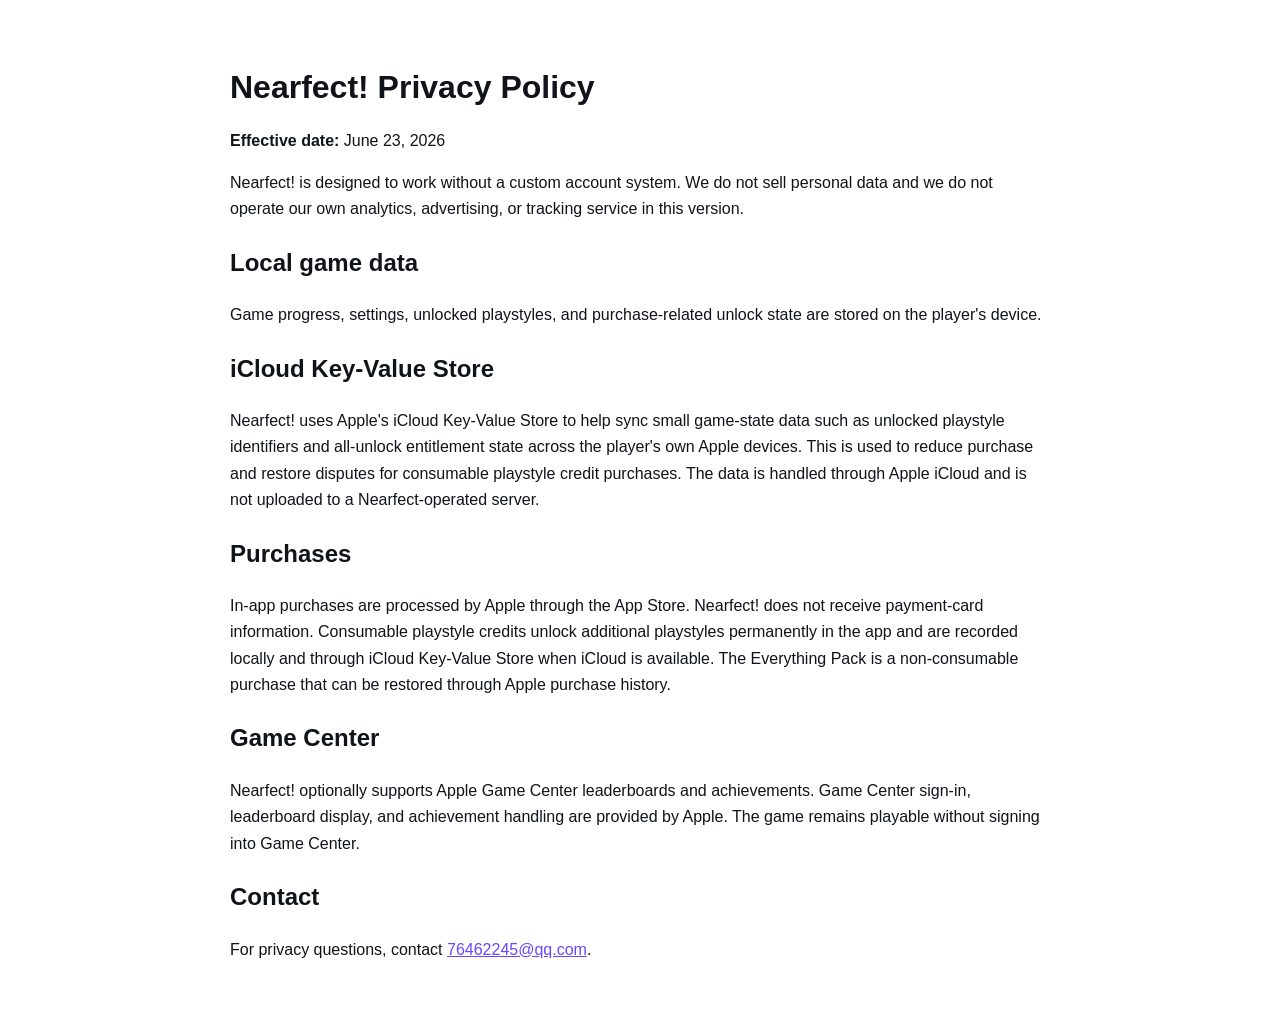
==== privacy.html @ 68ff16ec "Publish Nearfect legal pages" ====
<!doctype html>
<html lang="en">
<head><meta charset="utf-8"><meta name="viewport" content="width=device-width, initial-scale=1"><title>Nearfect! Privacy Policy</title><style>body{font-family:-apple-system,BlinkMacSystemFont,"Segoe UI",sans-serif;max-width:820px;margin:0 auto;padding:48px 24px;line-height:1.65;color:#10131a}h1{line-height:1.15}a{color:#6a46ff}</style></head>
<body>
<h1>Nearfect! Privacy Policy</h1>
<p><strong>Effective date:</strong> June 23, 2026</p>
<p>Nearfect! is designed to work without a custom account system. We do not sell personal data and we do not operate our own analytics, advertising, or tracking service in this version.</p>
<h2>Local game data</h2>
<p>Game progress, settings, unlocked playstyles, and purchase-related unlock state are stored on the player's device.</p>
<h2>iCloud Key-Value Store</h2>
<p>Nearfect! uses Apple's iCloud Key-Value Store to help sync small game-state data such as unlocked playstyle identifiers and all-unlock entitlement state across the player's own Apple devices. This is used to reduce purchase and restore disputes for consumable playstyle credit purchases. The data is handled through Apple iCloud and is not uploaded to a Nearfect-operated server.</p>
<h2>Purchases</h2>
<p>In-app purchases are processed by Apple through the App Store. Nearfect! does not receive payment-card information. Consumable playstyle credits unlock additional playstyles permanently in the app and are recorded locally and through iCloud Key-Value Store when iCloud is available. The Everything Pack is a non-consumable purchase that can be restored through Apple purchase history.</p>
<h2>Game Center</h2>
<p>Nearfect! optionally supports Apple Game Center leaderboards and achievements. Game Center sign-in, leaderboard display, and achievement handling are provided by Apple. The game remains playable without signing into Game Center.</p>
<h2>Contact</h2>
<p>For privacy questions, contact <a href="mailto:76462245@qq.com">76462245@qq.com</a>.</p>
</body></html>
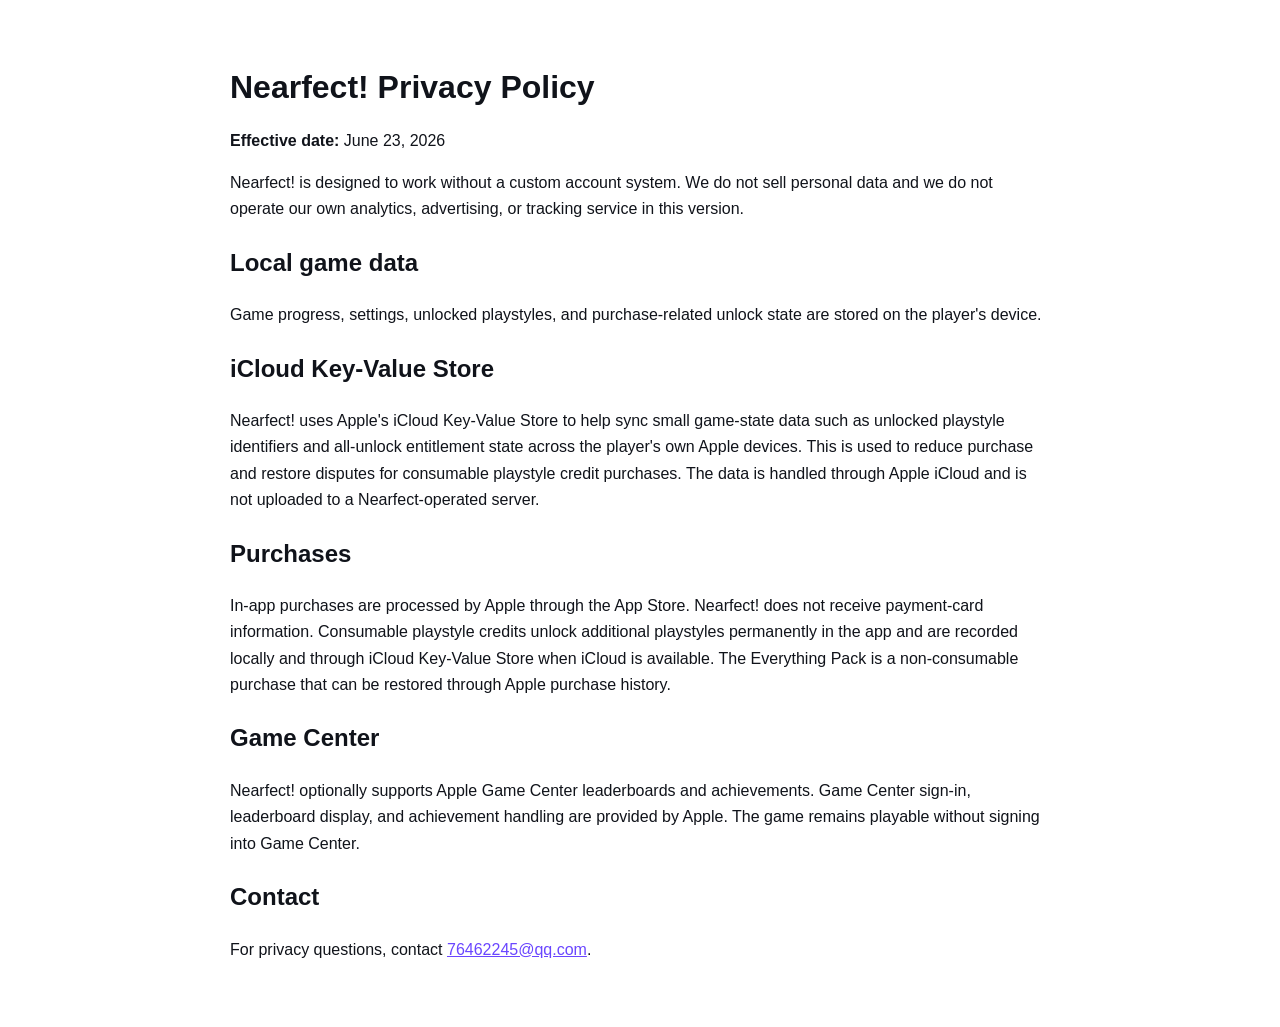
==== commit 8e5f91d6: "Add accessible site motion" ====
--- a/privacy.html
+++ b/privacy.html
@@ -1,6 +1,6 @@
 <!doctype html>
 <html lang="en">
-<head><meta charset="utf-8"><meta name="viewport" content="width=device-width, initial-scale=1"><title>Nearfect! Privacy Policy</title><style>body{font-family:-apple-system,BlinkMacSystemFont,"Segoe UI",sans-serif;max-width:820px;margin:0 auto;padding:48px 24px;line-height:1.65;color:#10131a}h1{line-height:1.15}a{color:#6a46ff}</style></head>
+<head><meta charset="utf-8"><meta name="viewport" content="width=device-width, initial-scale=1"><link rel="stylesheet" href="motion.css?v=20260915"><script src="motion.js?v=20260915" defer></script><title>Nearfect! Privacy Policy</title><style>body{font-family:-apple-system,BlinkMacSystemFont,"Segoe UI",sans-serif;max-width:820px;margin:0 auto;padding:48px 24px;line-height:1.65;color:#10131a}h1{line-height:1.15}a{color:#6a46ff}</style></head>
 <body>
 <h1>Nearfect! Privacy Policy</h1>
 <p><strong>Effective date:</strong> June 23, 2026</p>
--- a/motion.css
+++ b/motion.css
@@ -0,0 +1,16 @@
+:root { --motion-enter: 400ms; --motion-normal: 220ms; --motion-ease-out: cubic-bezier(.22,1,.36,1); }
+.motion-reveal { opacity: 1; transform: none; }
+html.motion-ready .motion-reveal:not(.visible) { opacity: 0; transform: translate3d(0, 8px, 0); }
+html.motion-ready .motion-reveal.visible {
+  opacity: 1;
+  transform: translate3d(0, 0, 0);
+  transition: opacity var(--motion-enter) var(--motion-ease-out) var(--motion-delay, 0ms), transform var(--motion-enter) var(--motion-ease-out) var(--motion-delay, 0ms);
+}
+a, button, .card { transition: color var(--motion-normal) ease, background-color var(--motion-normal) ease, border-color var(--motion-normal) ease, box-shadow var(--motion-normal) ease, transform var(--motion-normal) var(--motion-ease-out); }
+a:active, button:active { transform: scale(.98); }
+@media (hover: hover) and (pointer: fine) { .card:hover { transform: translateY(-2px); box-shadow: 0 24px 64px rgba(0,0,0,.24); } }
+@media (prefers-reduced-motion: reduce) {
+  html { scroll-behavior: auto; }
+  *, *::before, *::after { animation-duration: .01ms !important; animation-iteration-count: 1 !important; transition-duration: .01ms !important; }
+  .motion-reveal { opacity: 1 !important; transform: none !important; }
+}
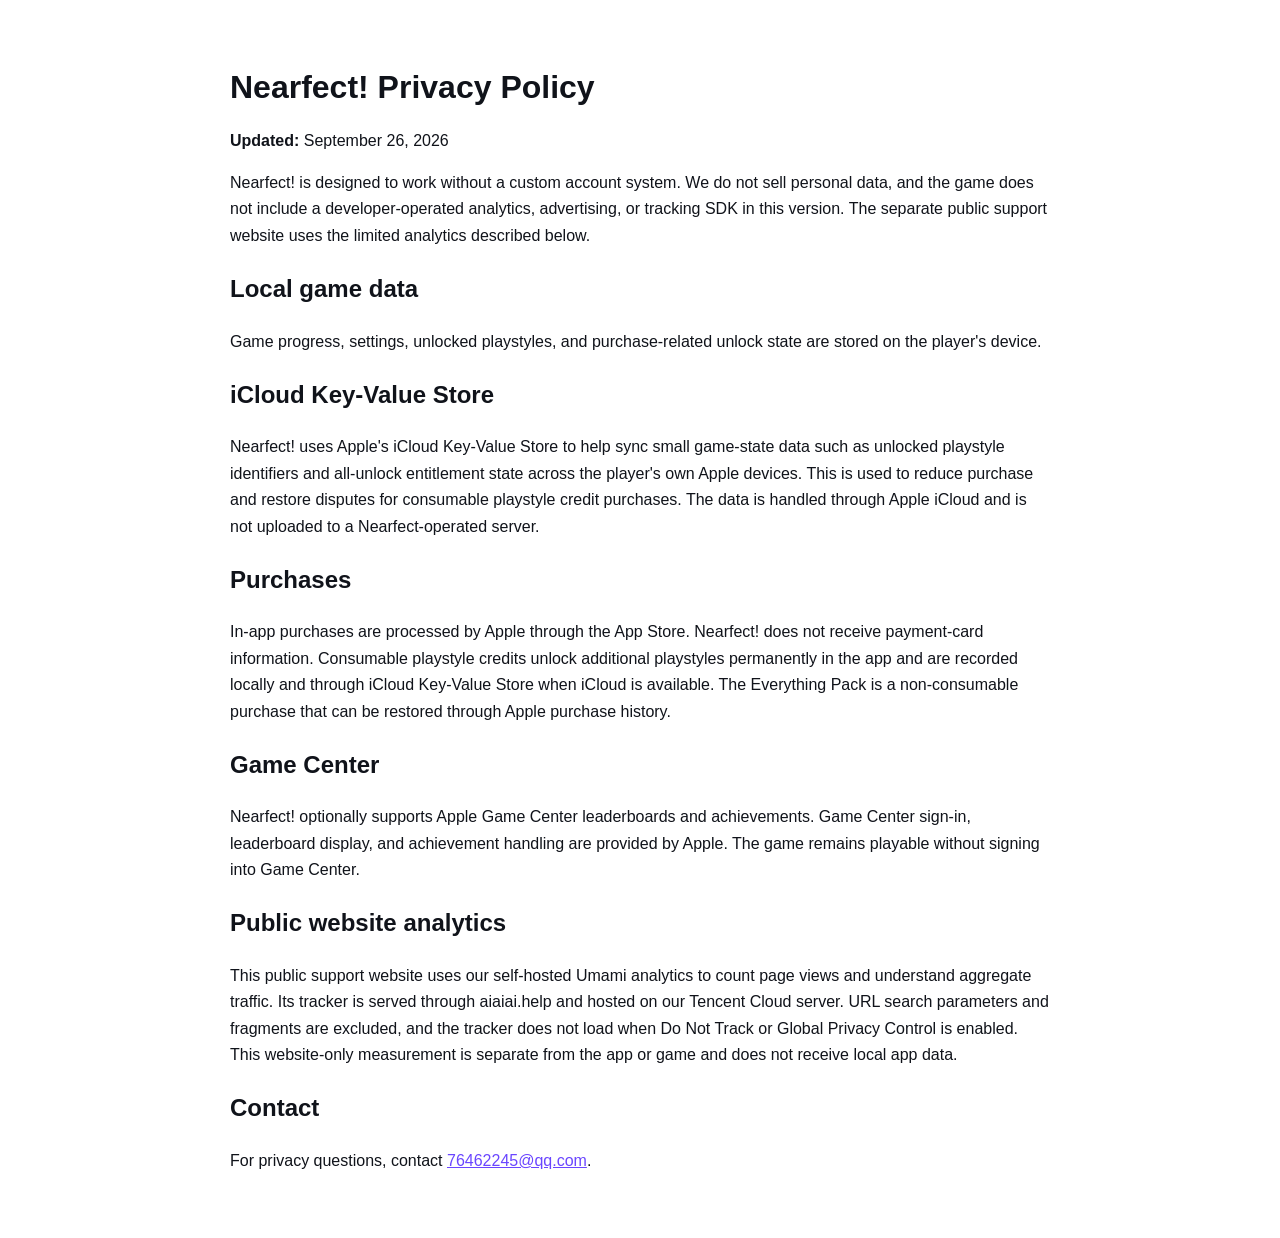
==== commit be5fbea3: "Add website-only Umami analytics without replacing existing stats" ====
--- a/privacy.html
+++ b/privacy.html
@@ -1,10 +1,11 @@
 <!doctype html>
 <html lang="en">
-<head><meta charset="utf-8"><meta name="viewport" content="width=device-width, initial-scale=1"><link rel="stylesheet" href="motion.css?v=20260915"><script src="motion.js?v=20260915" defer></script><title>Nearfect! Privacy Policy</title><style>body{font-family:-apple-system,BlinkMacSystemFont,"Segoe UI",sans-serif;max-width:820px;margin:0 auto;padding:48px 24px;line-height:1.65;color:#10131a}h1{line-height:1.15}a{color:#6a46ff}</style></head>
+<head><meta charset="utf-8"><meta name="viewport" content="width=device-width, initial-scale=1"><link rel="stylesheet" href="motion.css?v=20260915"><script src="motion.js?v=20260915" defer></script><title>Nearfect! Privacy Policy</title><style>body{font-family:-apple-system,BlinkMacSystemFont,"Segoe UI",sans-serif;max-width:820px;margin:0 auto;padding:48px 24px;line-height:1.65;color:#10131a}h1{line-height:1.15}a{color:#6a46ff}</style><script src="site-analytics.js" defer></script>
+</head>
 <body>
 <h1>Nearfect! Privacy Policy</h1>
-<p><strong>Effective date:</strong> June 23, 2026</p>
-<p>Nearfect! is designed to work without a custom account system. We do not sell personal data and we do not operate our own analytics, advertising, or tracking service in this version.</p>
+<p><strong>Updated:</strong> September 26, 2026</p>
+<p>Nearfect! is designed to work without a custom account system. We do not sell personal data, and the game does not include a developer-operated analytics, advertising, or tracking SDK in this version. The separate public support website uses the limited analytics described below.</p>
 <h2>Local game data</h2>
 <p>Game progress, settings, unlocked playstyles, and purchase-related unlock state are stored on the player's device.</p>
 <h2>iCloud Key-Value Store</h2>
@@ -13,6 +14,8 @@
 <p>In-app purchases are processed by Apple through the App Store. Nearfect! does not receive payment-card information. Consumable playstyle credits unlock additional playstyles permanently in the app and are recorded locally and through iCloud Key-Value Store when iCloud is available. The Everything Pack is a non-consumable purchase that can be restored through Apple purchase history.</p>
 <h2>Game Center</h2>
 <p>Nearfect! optionally supports Apple Game Center leaderboards and achievements. Game Center sign-in, leaderboard display, and achievement handling are provided by Apple. The game remains playable without signing into Game Center.</p>
+<h2>Public website analytics</h2>
+<p>This public support website uses our self-hosted Umami analytics to count page views and understand aggregate traffic. Its tracker is served through aiaiai.help and hosted on our Tencent Cloud server. URL search parameters and fragments are excluded, and the tracker does not load when Do Not Track or Global Privacy Control is enabled. This website-only measurement is separate from the app or game and does not receive local app data.</p>
 <h2>Contact</h2>
 <p>For privacy questions, contact <a href="mailto:76462245@qq.com">76462245@qq.com</a>.</p>
 </body></html>
